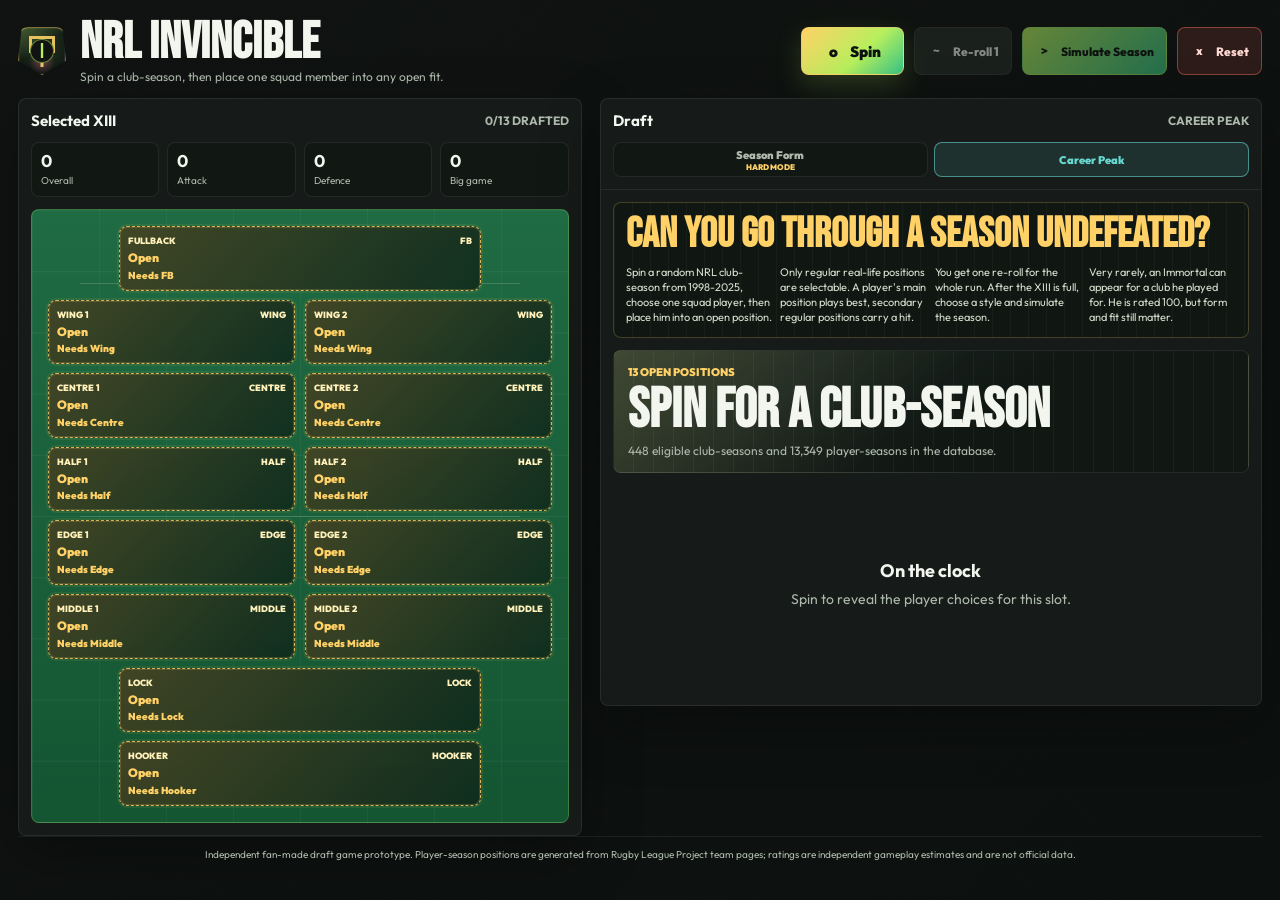
==== index.html @ 089bae4a "Add files via upload" ====
<!doctype html>
<html lang="en">
  <head>
    <meta charset="utf-8" />
    <meta name="viewport" content="width=device-width, initial-scale=1" />
    <title>NRL Invincible</title>
    <link rel="preconnect" href="https://fonts.googleapis.com" />
    <link rel="preconnect" href="https://fonts.gstatic.com" crossorigin />
    <link href="https://fonts.googleapis.com/css2?family=Bebas+Neue&family=Outfit:wght@400;600;700;800;900&display=swap" rel="stylesheet" />
    <link rel="stylesheet" href="styles.css" />
  </head>
  <body>
    <main id="app" class="shell"></main>
    <script src="player-data.js?v=position-audit-20260613"></script>
    <script>
      window.addEventListener("error", (event) => {
        const scriptPath = event.target?.src ? new URL(event.target.src).pathname : "";
        if (scriptPath.endsWith("/player-position-audit.js")) {
          event.preventDefault();
          window.NRL_PLAYER_POSITION_AUDIT = null;
        }
      }, true);
    </script>
    <script src="player-position-audit.js?v=position-audit-20260613"></script>
    <script src="app.js?v=career-peak-default-20260613"></script>
  </body>
</html>
---- styles.css ----
:root {
  color-scheme: dark;
  --bg: #101311;
  --panel: #171c19;
  --panel-2: #1e2521;
  --line: #303a34;
  --text: #f3f5ef;
  --muted: #aeb9ad;
  --soft: #d8dece;
  --lime: #b7ef5d;
  --green: #37c484;
  --gold: #ffd166;
  --coral: #ff6f61;
  --aqua: #67d8d0;
  --rose: #f58aa7;
  --shadow: 0 20px 60px rgba(0, 0, 0, 0.28);
}

* {
  box-sizing: border-box;
}

html {
  min-height: 100%;
  font-size: 14px;
}

body {
  min-height: 100%;
  margin: 0;
  background:
    linear-gradient(135deg, rgba(16, 19, 17, 0.96), rgba(12, 16, 14, 0.96)),
    repeating-linear-gradient(45deg, rgba(183, 239, 93, 0.055) 0 1px, transparent 1px 18px),
    repeating-linear-gradient(135deg, rgba(103, 216, 208, 0.04) 0 1px, transparent 1px 26px),
    #101311;
  color: var(--text);
  font-family:
    Outfit, Inter, ui-sans-serif, system-ui, -apple-system, BlinkMacSystemFont, "Segoe UI",
    sans-serif;
  font-size: 14px;
}

button,
input,
select {
  font: inherit;
}

button {
  border: 0;
}

.shell {
  width: min(1440px, 100%);
  min-height: 100vh;
  margin: 0 auto;
  padding: 18px;
}

.app-frame {
  display: grid;
  grid-template-columns: minmax(340px, 0.92fr) minmax(420px, 1.08fr);
  gap: 18px;
  align-items: start;
}

.topbar {
  display: flex;
  align-items: center;
  justify-content: space-between;
  gap: 16px;
  margin-bottom: 14px;
}

.brand {
  display: flex;
  align-items: center;
  gap: 14px;
  min-width: 0;
}

.brand-mark {
  position: relative;
  display: grid;
  width: 48px;
  height: 48px;
  flex: 0 0 48px;
  place-items: center;
  overflow: hidden;
  border: 1px solid rgba(255, 209, 102, 0.48);
  border-radius: 10px 10px 16px 16px;
  background:
    radial-gradient(circle at 50% 72%, rgba(255, 92, 168, 0.35), transparent 32%),
    linear-gradient(145deg, rgba(183, 239, 93, 0.28), transparent 44%),
    linear-gradient(180deg, #18251c, #0f1512);
  color: var(--lime);
  box-shadow:
    inset 0 0 0 1px rgba(255, 255, 255, 0.06),
    0 10px 24px rgba(0, 0, 0, 0.28);
  clip-path: polygon(8% 0, 92% 0, 100% 70%, 50% 100%, 0 70%);
}

.mark-goal {
  position: absolute;
  top: 8px;
  width: 26px;
  height: 17px;
  border: 3px solid rgba(255, 209, 102, 0.9);
  border-bottom: 0;
}

.mark-goal::before {
  position: absolute;
  left: 50%;
  top: 0;
  width: 3px;
  height: 28px;
  background: rgba(255, 209, 102, 0.9);
  content: "";
  transform: translateX(-50%);
}

.mark-core {
  position: relative;
  z-index: 1;
  display: grid;
  width: 24px;
  height: 24px;
  place-items: center;
  border: 1px solid rgba(183, 239, 93, 0.52);
  border-radius: 50%;
  background: #101311;
  color: var(--lime);
  font-family: "Bebas Neue", Impact, sans-serif;
  font-size: 21px;
  line-height: 1;
  box-shadow: 0 0 18px rgba(183, 239, 93, 0.2);
}

h1,
h2,
h3,
p {
  margin: 0;
}

h1 {
  font-family: "Bebas Neue", Impact, sans-serif;
  font-size: clamp(34px, 4vw, 58px);
  line-height: 0.96;
  letter-spacing: 0;
}

.subtitle {
  margin-top: 2px;
  color: var(--muted);
  font-size: 12px;
}

.toolbar {
  display: flex;
  flex-wrap: wrap;
  justify-content: flex-end;
  gap: 10px;
}

.button {
  display: inline-flex;
  min-height: 36px;
  align-items: center;
  justify-content: center;
  gap: 8px;
  padding: 8px 12px;
  border: 1px solid rgba(255, 255, 255, 0.08);
  border-radius: 8px;
  background: #252d28;
  color: var(--text);
  cursor: pointer;
  font-weight: 800;
  font-size: 12px;
  transition:
    transform 160ms ease,
    border-color 160ms ease,
    background 160ms ease;
}

.button.spin-button {
  min-height: 48px;
  padding: 10px 22px;
  border-color: rgba(255, 209, 102, 0.72);
  background: linear-gradient(135deg, #ffd166, #b7ef5d 58%, #37c484);
  color: #0d140f;
  font-size: 15px;
  font-weight: 950;
  box-shadow: 0 10px 28px rgba(183, 239, 93, 0.18);
}

.button:hover {
  transform: translateY(-1px);
  border-color: rgba(183, 239, 93, 0.48);
  background: #2d372f;
}

.button:disabled {
  cursor: not-allowed;
  opacity: 0.52;
  transform: none;
}

.button.primary {
  border-color: rgba(183, 239, 93, 0.5);
  background: linear-gradient(135deg, #b7ef5d, #37c484);
  color: #0d140f;
}

.button.warning {
  border-color: rgba(255, 111, 97, 0.44);
  background: rgba(255, 111, 97, 0.13);
  color: #ffd8d3;
}

.button.small {
  min-height: 34px;
  padding: 7px 10px;
  font-size: 12px;
}

.icon {
  display: inline-grid;
  width: 18px;
  height: 18px;
  place-items: center;
  line-height: 1;
}

.panel {
  scroll-margin-top: 112px;
  border: 1px solid rgba(255, 255, 255, 0.08);
  border-radius: 8px;
  background: rgba(23, 28, 25, 0.92);
  box-shadow: var(--shadow);
}

.draft-panel,
.results-panel {
  overflow: hidden;
}

.panel-header {
  display: flex;
  align-items: center;
  justify-content: space-between;
  gap: 12px;
  padding: 12px 12px 0;
}

.panel-title {
  font-size: 15px;
}

.mini {
  color: var(--muted);
  font-size: 12px;
  font-weight: 700;
  text-transform: uppercase;
}

.meter-row {
  display: grid;
  grid-template-columns: repeat(4, minmax(0, 1fr));
  gap: 8px;
  padding: 12px;
}

.metric {
  min-width: 0;
  padding: 9px;
  border: 1px solid rgba(255, 255, 255, 0.08);
  border-radius: 8px;
  background: #111713;
}

.metric b {
  display: block;
  overflow: hidden;
  color: var(--text);
  font-size: 17px;
  line-height: 1.05;
  text-overflow: ellipsis;
  white-space: nowrap;
}

.metric span {
  display: block;
  margin-top: 4px;
  color: var(--muted);
  font-size: 10px;
}

.pitch {
  position: relative;
  overflow: hidden;
  min-height: 610px;
  margin: 0 12px 12px;
  border: 1px solid rgba(183, 239, 93, 0.22);
  border-radius: 8px;
  background:
    linear-gradient(90deg, rgba(255, 255, 255, 0.04) 1px, transparent 1px) 0 0 / 12.5% 100%,
    linear-gradient(180deg, rgba(255, 255, 255, 0.05) 1px, transparent 1px) 0 0 / 100% 10%,
    linear-gradient(180deg, #1f6b43 0%, #145532 100%);
}

.pitch::before,
.pitch::after {
  position: absolute;
  z-index: 0;
  left: 9%;
  right: 9%;
  height: 1px;
  background: rgba(255, 255, 255, 0.16);
  content: "";
}

.pitch::before {
  top: 50%;
}

.pitch::after {
  top: 12%;
  box-shadow: 0 560px rgba(255, 255, 255, 0.16);
}

.slots {
  position: relative;
  z-index: 1;
  display: grid;
  grid-template-rows: repeat(8, minmax(52px, auto));
  gap: 9px;
  padding: 16px;
}

.slot-line {
  display: grid;
  gap: 10px;
}

.slot-line.fullback,
.slot-line.hooker {
  grid-template-columns: minmax(0, 0.72fr);
  justify-content: center;
}

.slot-line.wings,
.slot-line.centres,
.slot-line.halves,
.slot-line.edges {
  grid-template-columns: repeat(2, minmax(0, 1fr));
}

.slot-line.middles {
  grid-template-columns: repeat(2, minmax(0, 1fr));
}

.slot-line.lock {
  grid-template-columns: minmax(0, 0.72fr);
  justify-content: center;
}

.slot {
  min-width: 0;
  min-height: 62px;
  padding: 8px;
  border: 1px solid rgba(255, 255, 255, 0.14);
  border-radius: 8px;
  background: rgba(9, 16, 11, 0.74);
  backdrop-filter: blur(6px);
}

.slot.open {
  border-color: rgba(255, 209, 102, 0.82);
  border-style: dashed;
  background:
    linear-gradient(135deg, rgba(255, 209, 102, 0.22), rgba(55, 196, 132, 0.1)),
    rgba(9, 16, 11, 0.82);
  box-shadow:
    inset 0 0 0 1px rgba(255, 209, 102, 0.18),
    0 0 0 2px rgba(255, 209, 102, 0.08);
}

.slot.filled {
  border-color: rgba(183, 239, 93, 0.42);
  background: rgba(18, 30, 18, 0.88);
}

.slot-role {
  display: flex;
  align-items: center;
  justify-content: space-between;
  gap: 8px;
  color: var(--soft);
  font-size: 9px;
  font-weight: 900;
  text-transform: uppercase;
}

.slot-rating {
  display: inline-flex;
  min-width: 30px;
  justify-content: center;
  padding: 2px 5px;
  border-radius: 999px;
  background: var(--rating-bg, rgba(183, 239, 93, 0.16));
  color: var(--rating-color, var(--lime));
}

.slot-name {
  display: -webkit-box;
  overflow: hidden;
  margin-top: 6px;
  color: var(--text);
  font-size: 12px;
  font-weight: 900;
  line-height: 1.05;
  -webkit-box-orient: vertical;
  -webkit-line-clamp: 2;
}

.slot.open .slot-name {
  color: var(--gold);
}

.slot.open .slot-role {
  color: #fff1b9;
}

.slot.open .slot-meta {
  color: var(--gold);
  font-weight: 900;
}

.slot-meta {
  overflow: hidden;
  margin-top: 4px;
  color: var(--muted);
  font-size: 10px;
  text-overflow: ellipsis;
  white-space: nowrap;
}

.mode-bar {
  display: grid;
  grid-template-columns: repeat(2, minmax(0, 1fr));
  gap: 6px;
  padding: 12px;
  border-bottom: 1px solid rgba(255, 255, 255, 0.07);
}

.mode-button {
  display: grid;
  place-items: center;
  min-height: 34px;
  padding: 5px 8px;
  border: 1px solid rgba(255, 255, 255, 0.08);
  border-radius: 8px;
  background: #111713;
  color: var(--muted);
  cursor: pointer;
  font-weight: 900;
  font-size: 11px;
}

.mode-button small {
  margin-top: 1px;
  color: var(--gold);
  font-size: 8px;
  font-weight: 900;
  letter-spacing: 0;
  line-height: 1;
  text-transform: uppercase;
}

.mode-button.active small {
  color: #fff1b9;
}

.intro-panel {
  margin: 12px 12px 0;
  padding: 12px;
  border: 1px solid rgba(255, 209, 102, 0.22);
  border-radius: 8px;
  background:
    repeating-linear-gradient(90deg, rgba(255, 255, 255, 0.035) 0 1px, transparent 1px 18px),
    rgba(17, 23, 19, 0.92);
}

.intro-panel h2 {
  color: var(--gold);
  font-family: "Bebas Neue", Impact, sans-serif;
  font-size: clamp(28px, 4vw, 42px);
  line-height: 0.96;
}

.intro-grid {
  display: grid;
  grid-template-columns: repeat(4, minmax(0, 1fr));
  gap: 8px;
  margin-top: 10px;
}

.intro-grid p {
  color: var(--soft);
  font-size: 11px;
  line-height: 1.35;
}

.mode-button.active {
  border-color: rgba(103, 216, 208, 0.58);
  background: rgba(103, 216, 208, 0.12);
  color: var(--aqua);
}

.mode-button:disabled {
  cursor: not-allowed;
  opacity: 0.58;
}

.style-picker {
  display: grid;
  grid-template-columns: 0.8fr 1.2fr;
  gap: 10px;
  align-items: center;
  padding: 12px;
  border-bottom: 1px solid rgba(255, 255, 255, 0.07);
}

.style-picker h3 {
  font-size: 14px;
}

.style-picker p {
  margin-top: 4px;
  color: var(--muted);
  font-size: 10px;
}

.style-options {
  display: grid;
  grid-template-columns: repeat(3, minmax(0, 1fr));
  gap: 6px;
}

.style-button {
  min-width: 0;
  min-height: 52px;
  padding: 7px;
  border: 1px solid rgba(255, 255, 255, 0.08);
  border-radius: 8px;
  background: #111713;
  color: var(--muted);
  cursor: pointer;
  text-align: left;
}

.style-button b,
.style-button span {
  display: block;
  overflow: hidden;
  text-overflow: ellipsis;
}

.style-button b {
  color: var(--text);
  font-size: 11px;
}

.style-button span {
  margin-top: 4px;
  font-size: 9px;
  line-height: 1.15;
}

.style-button.active {
  border-color: rgba(255, 209, 102, 0.62);
  background: rgba(255, 209, 102, 0.12);
}

.style-badge {
  display: inline-flex;
  margin-left: 4px;
  color: var(--gold);
  font-size: 9px;
  font-weight: 950;
  text-transform: uppercase;
}

.prediction-panel {
  display: grid;
  grid-template-columns: 0.9fr 1.1fr;
  gap: 10px;
  align-items: center;
  margin: 0 12px 12px;
  padding: 12px;
  border: 1px solid rgba(103, 216, 208, 0.22);
  border-radius: 8px;
  background:
    linear-gradient(135deg, rgba(103, 216, 208, 0.12), transparent 58%),
    #111713;
}

.prediction-panel h3 {
  font-size: 18px;
  line-height: 1.05;
}

.prediction-panel p {
  margin-top: 5px;
  color: var(--muted);
  font-size: 11px;
}

.prediction-grid {
  display: grid;
  grid-template-columns: repeat(4, minmax(0, 1fr));
  gap: 6px;
}

.prediction-metric {
  min-width: 0;
  padding: 8px;
  border-radius: 8px;
  background: rgba(255, 255, 255, 0.045);
}

.prediction-metric span,
.prediction-metric b {
  display: block;
  overflow: hidden;
  text-overflow: ellipsis;
  white-space: nowrap;
}

.prediction-metric span {
  color: var(--muted);
  font-size: 9px;
  font-weight: 900;
  text-transform: uppercase;
}

.prediction-metric b {
  margin-top: 4px;
  color: var(--text);
  font-size: 11px;
  font-weight: 950;
}

.spin-stage {
  padding: 12px;
}

.wheel-card {
  position: relative;
  overflow: hidden;
  padding: 14px;
  border: 1px solid rgba(255, 255, 255, 0.08);
  border-radius: 8px;
  background:
    linear-gradient(135deg, rgba(255, 209, 102, 0.16), transparent 48%),
    linear-gradient(145deg, rgba(103, 216, 208, 0.12), transparent 58%),
    #111713;
}

.wheel-card::after {
  position: absolute;
  inset: 0;
  background: repeating-linear-gradient(90deg, transparent 0 19px, rgba(255, 255, 255, 0.045) 19px 20px);
  content: "";
  pointer-events: none;
}

.wheel-card > * {
  position: relative;
  z-index: 1;
}

.next-slot {
  color: var(--gold);
  font-size: 11px;
  font-weight: 900;
  text-transform: uppercase;
}

.wheel-title {
  margin-top: 6px;
  font-family: "Bebas Neue", Impact, sans-serif;
  font-size: clamp(30px, 5vw, 56px);
  line-height: 0.94;
  letter-spacing: 0;
}

.wheel-meta {
  margin-top: 6px;
  color: var(--muted);
  font-size: 12px;
}

.team-name {
  display: inline-flex;
  max-width: 100%;
  align-items: center;
  gap: 6px;
  vertical-align: middle;
}

.team-name.compact {
  gap: 4px;
}

.team-icon {
  display: inline-block;
  width: 18px;
  height: 18px;
  flex: 0 0 18px;
  border: 1px solid rgba(255, 255, 255, 0.2);
  border-radius: 50%;
  background: linear-gradient(135deg, var(--team-a) 0 50%, var(--team-b) 50% 100%);
  box-shadow:
    inset 0 0 0 1px rgba(0, 0, 0, 0.16),
    0 1px 6px rgba(0, 0, 0, 0.22);
}

.team-name.compact .team-icon {
  width: 13px;
  height: 13px;
  flex-basis: 13px;
}

.team-text {
  min-width: 0;
  overflow: hidden;
  text-overflow: ellipsis;
  white-space: nowrap;
}

.team-immortal-mini,
.inline-immortal {
  display: inline-flex;
  align-items: center;
  margin-left: 4px;
  color: #f6d8ff;
  font-size: 0.78em;
  font-weight: 950;
  text-transform: uppercase;
}

.team-immortal-mini {
  color: #ffd166;
  text-transform: none;
}

.candidate-grid {
  display: grid;
  grid-template-columns: repeat(auto-fit, minmax(168px, 1fr));
  gap: 7px;
  align-items: start;
  margin-top: 10px;
}

.player-card {
  display: flex;
  min-width: 0;
  min-height: 168px;
  flex-direction: column;
  justify-content: space-between;
  padding: 8px;
  border: 1px solid rgba(255, 255, 255, 0.08);
  border-radius: 8px;
  background: #151b18;
}

.player-card:hover {
  border-color: rgba(183, 239, 93, 0.34);
}

.player-card.unavailable {
  border-color: rgba(255, 255, 255, 0.05);
  background: #111512;
  opacity: 0.48;
}

.player-card.unavailable:hover {
  border-color: rgba(255, 255, 255, 0.08);
}

.player-card.immortal {
  border-color: rgba(221, 167, 255, 0.58);
  background:
    linear-gradient(135deg, rgba(221, 167, 255, 0.18), transparent 48%),
    linear-gradient(145deg, rgba(255, 209, 102, 0.14), transparent 62%),
    #17151d;
  box-shadow: inset 0 0 0 1px rgba(255, 255, 255, 0.04);
}

.player-card.immortal.unavailable {
  opacity: 0.58;
}

.player-top {
  display: flex;
  justify-content: space-between;
  gap: 6px;
}

.player-name {
  display: -webkit-box;
  overflow: hidden;
  font-size: 12px;
  font-weight: 950;
  line-height: 1.04;
  -webkit-box-orient: vertical;
  -webkit-line-clamp: 2;
}

.rating-badge {
  display: grid;
  width: 38px;
  height: 38px;
  flex: 0 0 38px;
  place-items: center;
  border: 1px solid var(--rating-border, rgba(183, 239, 93, 0.36));
  border-radius: 8px;
  background: var(--rating-bg, #0e1510);
  color: var(--rating-color, var(--lime));
  font-size: 16px;
  font-weight: 950;
}

.player-sub {
  margin-top: 5px;
  color: var(--muted);
  font-size: 9px;
}

.tags {
  display: flex;
  flex-wrap: wrap;
  gap: 4px;
  margin-top: 6px;
}

.tag {
  padding: 2px 4px;
  border: 1px solid rgba(255, 255, 255, 0.08);
  border-radius: 999px;
  background: rgba(255, 255, 255, 0.04);
  color: var(--soft);
  font-size: 8px;
  font-weight: 800;
}

.tag.alt {
  border-color: rgba(103, 216, 208, 0.25);
  color: var(--aqua);
}

.tag.immortal-tag {
  border-color: rgba(221, 167, 255, 0.42);
  background: rgba(221, 167, 255, 0.12);
  color: #f6d8ff;
}

.ratings {
  display: grid;
  gap: 4px;
  margin-top: 7px;
}

.rating-row {
  display: grid;
  grid-template-columns: 32px minmax(0, 1fr) 20px;
  align-items: center;
  gap: 6px;
  color: var(--muted);
  font-size: 8px;
  font-weight: 800;
}

.bar {
  overflow: hidden;
  height: 5px;
  border-radius: 999px;
  background: rgba(255, 255, 255, 0.08);
}

.bar span {
  display: block;
  height: 100%;
  border-radius: inherit;
  background: var(--rating-color, linear-gradient(90deg, var(--coral), var(--gold), var(--green)));
}

.rating-immortal {
  --rating-color: #f6d8ff;
  --rating-bg: linear-gradient(135deg, rgba(221, 167, 255, 0.24), rgba(255, 209, 102, 0.18));
  --rating-border: rgba(221, 167, 255, 0.64);
}

.rating-red {
  --rating-color: #ff4d5f;
  --rating-bg: rgba(255, 77, 95, 0.14);
  --rating-border: rgba(255, 77, 95, 0.45);
}

.rating-orange {
  --rating-color: #ff9d3d;
  --rating-bg: rgba(255, 157, 61, 0.14);
  --rating-border: rgba(255, 157, 61, 0.42);
}

.rating-yellow {
  --rating-color: #ffd166;
  --rating-bg: rgba(255, 209, 102, 0.14);
  --rating-border: rgba(255, 209, 102, 0.42);
}

.rating-green {
  --rating-color: #37c484;
  --rating-bg: rgba(55, 196, 132, 0.14);
  --rating-border: rgba(55, 196, 132, 0.42);
}

.rating-blue {
  --rating-color: #67d8d0;
  --rating-bg: rgba(103, 216, 208, 0.13);
  --rating-border: rgba(103, 216, 208, 0.38);
}

.rating-grey {
  --rating-color: #aeb9ad;
  --rating-bg: rgba(174, 185, 173, 0.11);
  --rating-border: rgba(174, 185, 173, 0.24);
}

.card-actions {
  display: grid;
  grid-template-columns: repeat(2, minmax(0, 1fr));
  gap: 4px;
  margin-top: 7px;
}

.card-actions .button {
  width: 100%;
  min-width: 0;
}

.position-pick {
  min-height: 28px;
  flex-direction: column;
  gap: 1px;
  align-items: flex-start;
  padding: 4px 5px;
  font-size: 9px;
  line-height: 1.05;
  text-align: left;
}

.position-pick span {
  color: rgba(13, 20, 15, 0.78);
  font-size: 7px;
  font-weight: 900;
  line-height: 1.1;
  text-transform: uppercase;
}

.position-pick.secondary {
  border-color: rgba(255, 209, 102, 0.48);
  background: linear-gradient(135deg, #ffd166, #37c484);
}

.position-pick.cover {
  border-color: rgba(255, 157, 61, 0.54);
  background: linear-gradient(135deg, #ff9d3d, #ffd166);
}

.empty-state {
  display: grid;
  min-height: 220px;
  place-items: center;
  padding: 18px;
  color: var(--muted);
  text-align: center;
}

.empty-state strong {
  display: block;
  margin-bottom: 8px;
  color: var(--text);
  font-size: 18px;
}

.result-hero {
  display: grid;
  grid-template-columns: 1.1fr 0.9fr;
  gap: 12px;
  padding: 12px;
}

.simulation-stage {
  display: grid;
  gap: 10px;
  padding: 12px;
}

.sim-game-card {
  min-height: 210px;
  padding: 18px;
  border: 1px solid rgba(255, 255, 255, 0.08);
  border-radius: 8px;
  background:
    linear-gradient(135deg, rgba(103, 216, 208, 0.08), transparent),
    #111713;
}

.sim-game-card.win {
  border-color: rgba(55, 196, 132, 0.42);
  background:
    linear-gradient(135deg, rgba(55, 196, 132, 0.18), transparent 58%),
    #111713;
}

.sim-game-card.loss {
  border-color: rgba(255, 111, 97, 0.42);
  background:
    linear-gradient(135deg, rgba(255, 111, 97, 0.16), transparent 58%),
    #111713;
}

.sim-game-card.gold {
  border-color: rgba(255, 209, 102, 0.72);
  background:
    linear-gradient(135deg, rgba(255, 209, 102, 0.24), transparent 58%),
    #111713;
}

.sim-game-card h2 {
  margin-top: 6px;
  font-size: clamp(44px, 9vw, 96px);
  line-height: 0.9;
}

.sim-opponent {
  margin-top: 8px;
  color: var(--muted);
  font-size: 16px;
  font-weight: 800;
}

.sim-result {
  margin-top: 9px;
  font-size: 20px;
  font-weight: 950;
}

.sim-scorers {
  margin-top: 10px;
  color: var(--muted);
  font-size: 13px;
  line-height: 1.4;
}

.sim-progress {
  overflow: hidden;
  height: 8px;
  border-radius: 999px;
  background: rgba(255, 255, 255, 0.08);
}

.sim-progress span {
  display: block;
  height: 100%;
  border-radius: inherit;
  background: linear-gradient(90deg, var(--aqua), var(--lime), var(--gold));
  transition: width 220ms ease;
}

.sim-list {
  max-height: 390px;
  overflow-y: auto;
}

.result-card {
  padding: 12px;
  border: 1px solid rgba(255, 255, 255, 0.08);
  border-radius: 8px;
  background: #111713;
}

.performance-card {
  grid-column: 1 / -1;
  border-color: rgba(103, 216, 208, 0.24);
}

.result-card h2 {
  font-size: clamp(24px, 5vw, 46px);
  line-height: 0.94;
}

.status-pill {
  display: inline-flex;
  margin-bottom: 10px;
  padding: 5px 9px;
  border-radius: 999px;
  background: rgba(255, 209, 102, 0.13);
  color: var(--gold);
  font-size: 12px;
  font-weight: 900;
  text-transform: uppercase;
}

.leaders {
  display: grid;
  grid-template-columns: repeat(2, minmax(0, 1fr));
  gap: 10px;
  margin-top: 12px;
}

.leader {
  min-width: 0;
  padding: 10px;
  border-radius: 8px;
  background: rgba(255, 255, 255, 0.04);
}

.leader span {
  display: block;
  color: var(--muted);
  font-size: 11px;
  font-weight: 800;
  text-transform: uppercase;
}

.leader b {
  display: block;
  overflow: hidden;
  margin-top: 4px;
  text-overflow: ellipsis;
  white-space: nowrap;
}

.tabs {
  display: flex;
  gap: 6px;
  padding: 0 12px 12px;
}

.tab {
  min-height: 32px;
  padding: 7px 10px;
  border: 1px solid rgba(255, 255, 255, 0.08);
  border-radius: 8px;
  background: #111713;
  color: var(--muted);
  cursor: pointer;
  font-size: 10px;
  font-weight: 900;
}

.tab.active {
  border-color: rgba(183, 239, 93, 0.4);
  color: var(--lime);
}

.table-wrap {
  overflow-x: auto;
  padding: 0 12px 12px;
}

table {
  width: 100%;
  min-width: 720px;
  border-collapse: collapse;
  color: var(--soft);
}

table.compact-table {
  min-width: 560px;
}

th,
td {
  padding: 7px 7px;
  border-bottom: 1px solid rgba(255, 255, 255, 0.07);
  text-align: left;
  white-space: nowrap;
}

th {
  color: var(--muted);
  font-size: 10px;
  font-weight: 900;
  text-transform: uppercase;
}

td {
  font-size: 11px;
}

.win {
  color: var(--lime);
  font-weight: 900;
}

.loss {
  color: #ffb0a8;
  font-weight: 900;
}

.gold {
  color: var(--gold);
  font-weight: 950;
}

.scorer-cell {
  min-width: 220px;
  color: var(--muted);
  font-size: 10px;
  white-space: normal;
}

.notice {
  padding: 10px 12px;
  border-top: 1px solid rgba(255, 255, 255, 0.07);
  color: var(--muted);
  font-size: 10px;
  line-height: 1.5;
  text-align: center;
}

.toast {
  position: fixed;
  right: 22px;
  bottom: 22px;
  z-index: 5;
  max-width: min(380px, calc(100vw - 44px));
  padding: 12px 14px;
  border: 1px solid rgba(183, 239, 93, 0.35);
  border-radius: 8px;
  background: #111713;
  color: var(--text);
  box-shadow: var(--shadow);
  font-size: 13px;
  font-weight: 800;
}

@media (max-width: 1120px) {
  .app-frame {
    grid-template-columns: 1fr;
  }

  .pitch {
    min-height: 560px;
  }
}

@media (max-width: 760px) {
  .panel {
    scroll-margin-top: 158px;
  }

  .shell {
    padding: 8px;
  }

  .topbar {
    position: sticky;
    z-index: 4;
    top: 0;
    align-items: flex-start;
    flex-direction: column;
    gap: 8px;
    margin: 0 0 10px;
    padding: 8px;
    border-bottom: 1px solid rgba(255, 255, 255, 0.08);
    background:
      linear-gradient(135deg, rgba(16, 19, 17, 0.97), rgba(12, 16, 14, 0.97)),
      repeating-linear-gradient(45deg, rgba(183, 239, 93, 0.055) 0 1px, transparent 1px 18px),
      #101311;
  }

  .brand {
    gap: 8px;
  }

  .brand-mark {
    width: 40px;
    height: 40px;
    flex-basis: 40px;
  }

  .mark-goal {
    top: 7px;
    width: 22px;
    height: 14px;
  }

  .mark-core {
    width: 21px;
    height: 21px;
    font-size: 18px;
  }

  h1 {
    font-size: 36px;
  }

  .subtitle {
    font-size: 11px;
  }

  .toolbar {
    display: grid;
    grid-template-columns: repeat(2, minmax(0, 1fr));
    width: 100%;
    justify-content: stretch;
    gap: 6px;
  }

  .button {
    min-height: 34px;
    padding: 7px 8px;
  }

  .spin-button {
    grid-column: 1 / -1;
    min-height: 52px;
  }

  .draft-panel {
    order: 1;
  }

  .results-panel {
    order: 1;
  }

  .squad-panel {
    order: 2;
  }

  .result-hero {
    grid-template-columns: 1fr;
  }

  .style-picker,
  .style-options,
  .intro-grid,
  .prediction-panel,
  .prediction-grid {
    grid-template-columns: 1fr;
  }

  .meter-row {
    grid-template-columns: repeat(4, minmax(0, 1fr));
    gap: 5px;
  }

  .pitch {
    min-height: 0;
    margin: 0 8px 8px;
  }

  .slots {
    display: grid;
    grid-template-columns: repeat(2, minmax(0, 1fr));
    gap: 6px;
    padding: 8px;
  }

  .slot-line.fullback,
  .slot-line.hooker,
  .slot-line.lock,
  .slot-line.wings,
  .slot-line.centres,
  .slot-line.halves,
  .slot-line.edges,
  .slot-line.middles {
    display: contents;
  }

  .slot {
    min-height: 54px;
    padding: 7px;
  }

  .player-card {
    min-height: 0;
  }

  .leaders {
    grid-template-columns: 1fr;
  }

  .tabs {
    overflow-x: auto;
  }
}
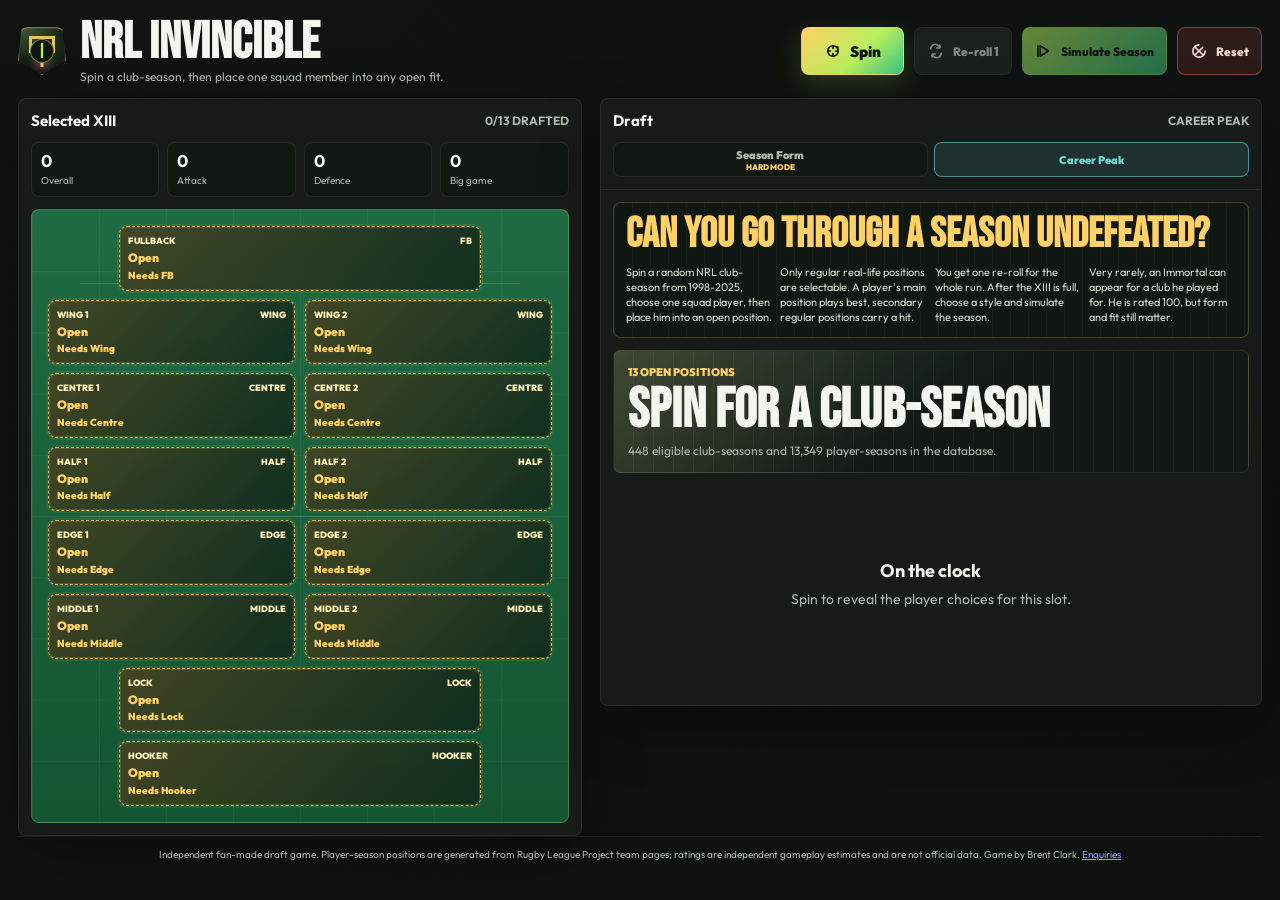
==== commit f375b420: "Add files via upload" ====
--- a/index.html
+++ b/index.html
@@ -7,6 +7,7 @@
     <link rel="preconnect" href="https://fonts.googleapis.com" />
     <link rel="preconnect" href="https://fonts.gstatic.com" crossorigin />
     <link href="https://fonts.googleapis.com/css2?family=Bebas+Neue&family=Outfit:wght@400;600;700;800;900&display=swap" rel="stylesheet" />
+    <link rel="icon" type="image/svg+xml" href="favicon.svg" />
     <link rel="stylesheet" href="styles.css" />
   </head>
   <body>
@@ -22,6 +23,6 @@
       }, true);
     </script>
     <script src="player-position-audit.js?v=position-audit-20260613"></script>
-    <script src="app.js?v=career-peak-default-20260613"></script>
+    <script src="app.js?v=ui-icons-finals-snapshot-20260615"></script>
   </body>
 </html>
--- a/styles.css
+++ b/styles.css
@@ -225,12 +225,22 @@
   font-size: 12px;
 }
 
-.icon {
+.icon,
+.button-icon {
   display: inline-grid;
   width: 18px;
   height: 18px;
   place-items: center;
   line-height: 1;
+}
+
+.button-icon {
+  flex: 0 0 18px;
+  fill: none;
+  stroke: currentColor;
+  stroke-linecap: round;
+  stroke-linejoin: round;
+  stroke-width: 2.2;
 }
 
 .panel {
@@ -1067,6 +1077,41 @@
   line-height: 1.4;
 }
 
+.speech-card h2 {
+  font-size: clamp(36px, 7vw, 74px);
+}
+
+.speech-options {
+  display: grid;
+  grid-template-columns: repeat(3, minmax(0, 1fr));
+  gap: 8px;
+  margin-top: 14px;
+}
+
+.speech-button {
+  min-height: 76px;
+  flex-direction: column;
+  align-items: flex-start;
+  justify-content: center;
+  gap: 4px;
+  text-align: left;
+}
+
+.speech-button span,
+.speech-button small {
+  display: block;
+  overflow: hidden;
+  text-overflow: ellipsis;
+}
+
+.speech-button small {
+  color: rgba(13, 20, 15, 0.78);
+  font-size: 9px;
+  font-weight: 900;
+  line-height: 1.2;
+  white-space: normal;
+}
+
 .sim-progress {
   overflow: hidden;
   height: 8px;
@@ -1174,6 +1219,13 @@
   padding: 0 12px 12px;
 }
 
+.table-note {
+  margin-bottom: 8px;
+  color: var(--muted);
+  font-size: 11px;
+  font-weight: 800;
+}
+
 table {
   width: 100%;
   min-width: 720px;
@@ -1183,6 +1235,10 @@
 
 table.compact-table {
   min-width: 560px;
+}
+
+.sim-result-cell {
+  text-align: center;
 }
 
 th,
@@ -1263,6 +1319,10 @@
 
 @media (max-width: 760px) {
   .panel {
+    scroll-margin-top: 158px;
+  }
+
+  .player-card {
     scroll-margin-top: 158px;
   }
 
@@ -1399,6 +1459,63 @@
     grid-template-columns: 1fr;
   }
 
+  .speech-options {
+    grid-template-columns: 1fr;
+  }
+
+  .speech-button {
+    min-height: 64px;
+  }
+
+  .sim-list {
+    padding-right: 8px;
+    padding-left: 8px;
+  }
+
+  table.sim-table {
+    min-width: 0;
+    table-layout: fixed;
+  }
+
+  .sim-table th,
+  .sim-table td {
+    padding: 6px 4px;
+    font-size: 10px;
+  }
+
+  .sim-game-cell {
+    width: 34px;
+  }
+
+  .sim-stage-cell {
+    width: 42px;
+    font-weight: 900;
+  }
+
+  .sim-score-cell {
+    width: 56px;
+    font-weight: 900;
+  }
+
+  .sim-result-cell {
+    width: 34px;
+    font-size: 12px;
+  }
+
+  .sim-opponent-cell {
+    overflow: hidden;
+    min-width: 0;
+  }
+
+  .sim-opponent-cell .team-name {
+    max-width: 100%;
+  }
+
+  .sim-opponent-cell .team-label {
+    overflow: hidden;
+    text-overflow: ellipsis;
+  }
+
   .tabs {
     overflow-x: auto;
   }
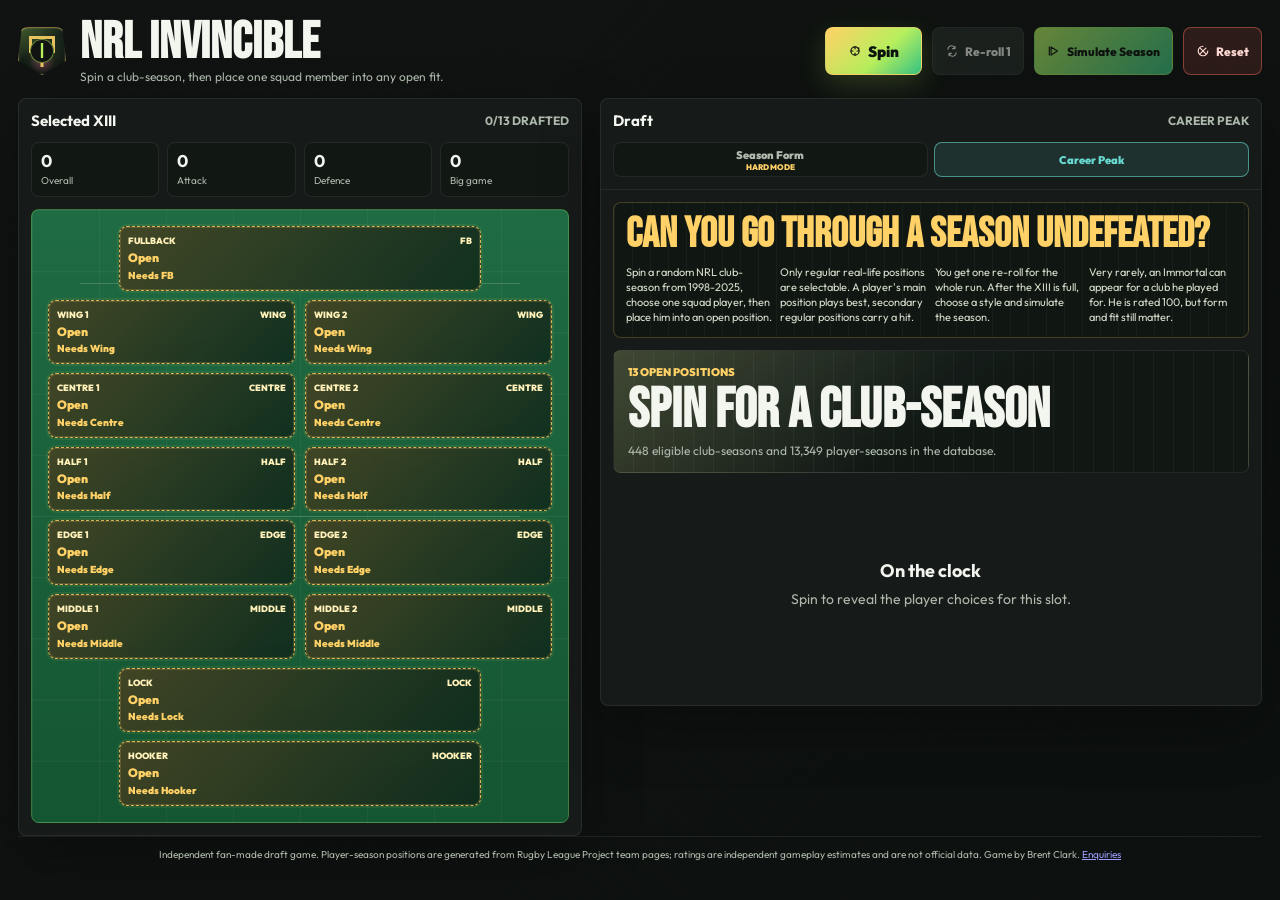
==== commit 28da7a19: "Add files via upload" ====
--- a/index.html
+++ b/index.html
@@ -8,7 +8,7 @@
     <link rel="preconnect" href="https://fonts.gstatic.com" crossorigin />
     <link href="https://fonts.googleapis.com/css2?family=Bebas+Neue&family=Outfit:wght@400;600;700;800;900&display=swap" rel="stylesheet" />
     <link rel="icon" type="image/svg+xml" href="favicon.svg" />
-    <link rel="stylesheet" href="styles.css" />
+    <link rel="stylesheet" href="styles.css?v=career-rating-calibration-20260615" />
   </head>
   <body>
     <main id="app" class="shell"></main>
@@ -23,6 +23,6 @@
       }, true);
     </script>
     <script src="player-position-audit.js?v=position-audit-20260613"></script>
-    <script src="app.js?v=ui-icons-finals-snapshot-20260615"></script>
+    <script src="app.js?v=career-rating-calibration-20260615"></script>
   </body>
 </html>
--- a/styles.css
+++ b/styles.css
@@ -169,7 +169,7 @@
   min-height: 36px;
   align-items: center;
   justify-content: center;
-  gap: 8px;
+  gap: 6px;
   padding: 8px 12px;
   border: 1px solid rgba(255, 255, 255, 0.08);
   border-radius: 8px;
@@ -228,19 +228,19 @@
 .icon,
 .button-icon {
   display: inline-grid;
-  width: 18px;
-  height: 18px;
+  width: 14px;
+  height: 14px;
   place-items: center;
   line-height: 1;
 }
 
 .button-icon {
-  flex: 0 0 18px;
+  flex: 0 0 14px;
   fill: none;
   stroke: currentColor;
   stroke-linecap: round;
   stroke-linejoin: round;
-  stroke-width: 2.2;
+  stroke-width: 2;
 }
 
 .panel {
